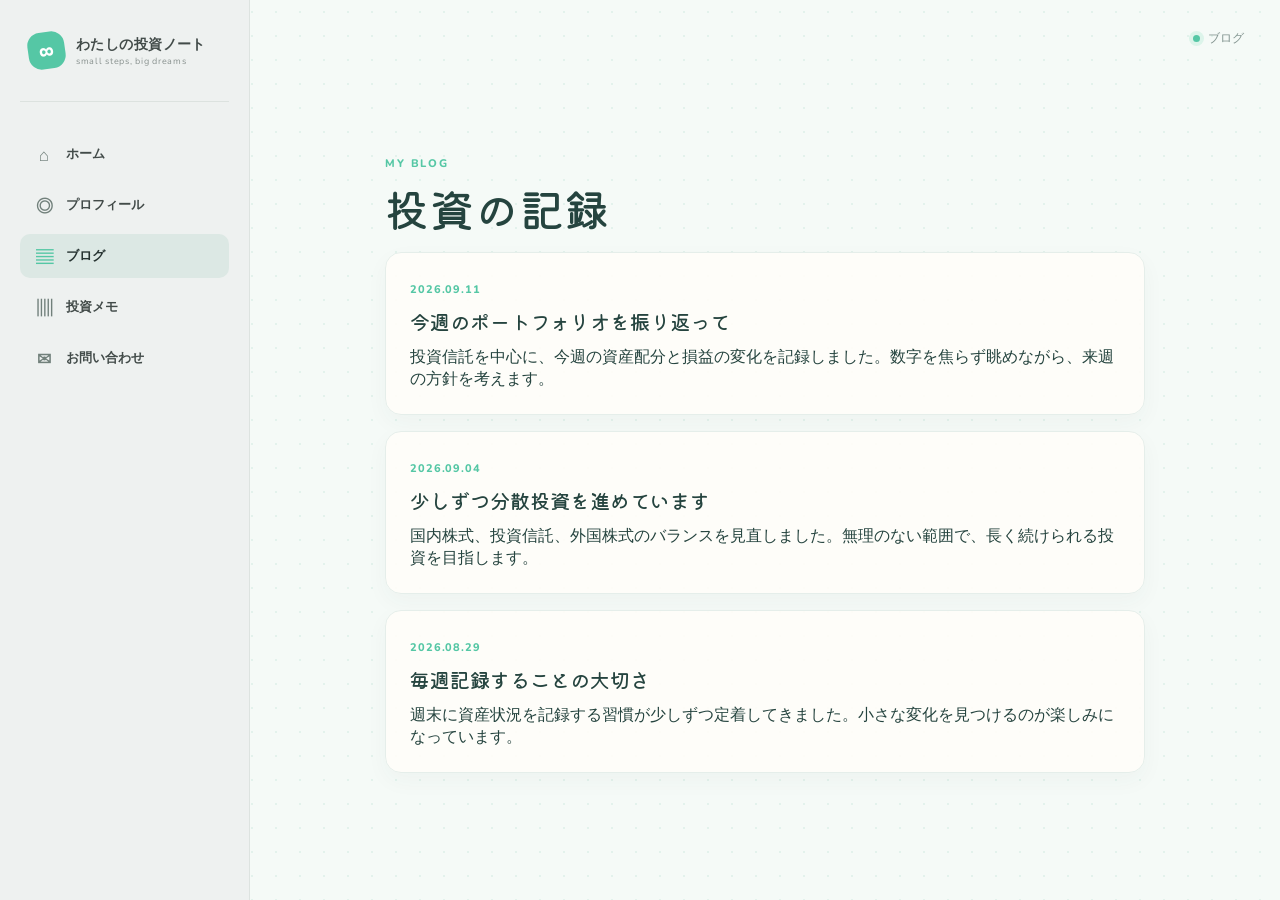
==== blog.html @ bc31d74b "ポートフォリオページとダッシュボードを更新" ====
<!DOCTYPE html>
<html lang="ja">
<head>
    <meta charset="UTF-8">
    <meta name="viewport" content="width=device-width, initial-scale=1.0">
    <meta name="description" content="投資状況や資産運用について定期的に更新するブログです。">
    <title>ブログ | わたしの投資ノート</title>
    <link rel="stylesheet" href="style.css">
</head>
<body>
    <aside class="sidebar" aria-label="サイドナビゲーション">
        <a class="sidebar-brand" href="index.html#top" aria-label="わたしの投資ノート ホーム">
            <span class="brand-mark">∞</span>
            <span><strong>わたしの投資ノート</strong><small>small steps, big dreams</small></span>
        </a>
        <nav class="sidebar-nav" aria-label="メインメニュー">
            <a href="index.html#top"><span class="nav-icon">⌂</span>ホーム</a>
            <a href="profile.html"><span class="nav-icon">◎</span>プロフィール</a>
            <a class="active" href="blog.html"><span class="nav-icon">▤</span>ブログ</a>
            <a href="holdings.html"><span class="nav-icon">▥</span>投資メモ</a>
            <a href="contact.html"><span class="nav-icon">✉</span>お問い合わせ</a>
        </nav>
    </aside>
    <main class="page-shell">
        <header class="site-header">
            <span class="updated"><span class="status-dot"></span>ブログ</span>
        </header>
        <section class="content-page" aria-labelledby="blog-title">
            <p class="eyebrow">MY BLOG</p>
            <h1 id="blog-title">投資の記録</h1>
            <div class="blog-list" id="blogList"></div>
        </section>
    </main>
    <script src="blog-data.js"></script>
</body>
</html>
---- style.css ----
@import url('https://fonts.googleapis.com/css2?family=Kiwi+Maru:wght@400;500&family=Nunito:wght@400;600;700;800&display=swap');
:root { --ink: #25443f; --muted: #82938f; --mint: #55c7a5; --coral: #ff8b73; --yellow: #ffd166; --paper: #fffdf9; --line: #e5eeea; }
* { box-sizing: border-box; }
body { margin: 0; color: var(--ink); background: #f5faf7; font-family: 'Nunito', 'Yu Gothic', sans-serif; }
body::before { position: fixed; inset: 0; z-index: -1; opacity: .45; background-image: radial-gradient(#cfe9df 1px, transparent 1px); background-size: 24px 24px; content: ''; }
.sidebar { position: fixed; top: 0; bottom: 0; left: 0; z-index: 10; display: flex; width: 250px; flex-direction: column; padding: 32px 20px; border-right: 1px solid #dde3e0; background: #eef1f0; }.sidebar-brand, .sidebar-nav a { color: #424b49; text-decoration: none; }.sidebar-brand { display: flex; align-items: center; gap: 11px; padding: 0 8px 32px; border-bottom: 1px solid #dce2df; }.brand-mark { display: grid; width: 37px; height: 37px; place-items: center; border-radius: 13px; color: white; background: var(--mint); font-size: 25px; font-weight: 800; transform: rotate(-8deg); }.sidebar-brand strong, .sidebar-brand small { display: block; }.sidebar-brand strong { font-size: 14px; letter-spacing: .03em; }.sidebar-brand small { margin-top: 1px; color: #89928f; font-size: 9px; letter-spacing: .08em; }.sidebar-nav { display: grid; gap: 7px; padding-top: 30px; }.sidebar-nav a { display: flex; align-items: center; gap: 12px; padding: 12px 14px; border-radius: 10px; font-size: 13px; font-weight: 700; transition: color .2s ease, background .2s ease; }.sidebar-nav a:hover, .sidebar-nav a:focus-visible, .sidebar-nav a.active { color: #263331; background: #dce8e4; outline: none; }.nav-icon { display: grid; width: 20px; height: 20px; place-items: center; color: #71807b; font-size: 17px; }.sidebar-nav a.active .nav-icon { color: var(--mint); }.page-shell { max-width: 1120px; margin: 0 auto 0 250px; padding: 30px 36px 50px; }.site-header, .updated, .card-label, .section-heading { display: flex; align-items: center; }.site-header { justify-content: flex-end; margin-bottom: 64px; }.updated { gap: 8px; color: var(--muted); font-size: 12px; white-space: nowrap; }.status-dot { width: 7px; height: 7px; border-radius: 50%; background: var(--mint); box-shadow: 0 0 0 4px #dcf4ea; }
.intro { display: flex; align-items: center; justify-content: space-between; max-width: 880px; margin: 0 auto 48px; }.eyebrow { margin: 0 0 12px; color: var(--mint); font-size: 11px; font-weight: 800; letter-spacing: .17em; }h1, h2, p { margin-top: 0; }h1 { margin-bottom: 18px; font-family: 'Kiwi Maru', serif; font-size: clamp(32px, 5vw, 54px); font-weight: 500; line-height: 1.35; letter-spacing: .02em; }h1 em { color: var(--coral); font-style: normal; }.intro-copy { margin-bottom: 0; color: var(--muted); font-size: 14px; line-height: 1.9; }
.sun-sticker { position: relative; display: grid; width: 124px; height: 124px; place-items: center; margin-right: 8%; border: 2px solid #f5c650; border-radius: 50%; color: #d49c1d; background: #fff4c9; font-family: 'Kiwi Maru', serif; font-size: 18px; line-height: 1.35; text-align: center; transform: rotate(9deg); }.sun-sticker::before { position: absolute; inset: -8px; border: 1px dashed #f5c650; border-radius: inherit; content: ''; }.sun-sticker i { position: absolute; top: 7px; right: 12px; color: #f1b936; font-size: 15px; }
.summary-grid { display: grid; grid-template-columns: 1.25fr 1fr 1fr; gap: 14px; margin-bottom: 56px; }.summary-card { min-height: 152px; padding: 25px 26px; border: 1px solid var(--line); border-radius: 18px; background: rgba(255, 253, 249, .88); box-shadow: 0 10px 28px rgba(40, 87, 72, .05); }.summary-card.featured { border-color: transparent; background: var(--mint); color: white; box-shadow: 0 12px 26px rgba(70, 175, 140, .22); }.card-label { gap: 8px; color: var(--muted); font-size: 12px; font-weight: 700; }.featured .card-label { color: #e9fff7; }.label-icon { display: grid; width: 22px; height: 22px; place-items: center; border-radius: 7px; color: #39a784; background: #e1f6ee; font-size: 14px; }.label-icon.coral { color: var(--coral); background: #ffebe5; }.label-icon.yellow { color: #cf9b1d; background: #fff4cf; }.big-number { margin: 11px 0 7px; font-size: clamp(24px, 3vw, 31px); font-weight: 800; letter-spacing: .01em; }.card-note { margin: 0; font-size: 11px; }.positive { color: #eafff6; }.positive span { font-size: 16px; }.quiet { color: var(--muted); }.coral-text { color: var(--coral); }
.chart-section, .breakdown-section { margin-bottom: 54px; }.section-heading { justify-content: space-between; margin-bottom: 18px; }.section-heading h2 { margin: 0; font-family: 'Kiwi Maru', serif; font-size: 24px; font-weight: 500; }.hint, .selected-date { color: var(--muted); font-size: 11px; }.selected-date { padding: 8px 13px; border-radius: 99px; background: #e6f5ee; color: #3ea282; font-weight: 700; }.chart-frame, .breakdown-layout { border: 1px solid var(--line); border-radius: 20px; background: rgba(255, 253, 249, .9); box-shadow: 0 10px 28px rgba(40, 87, 72, .04); }.chart-frame { height: 380px; padding: 24px 25px 15px; }.breakdown-layout { display: grid; grid-template-columns: 1fr 1fr; align-items: center; min-height: 350px; padding: 25px; }.pie-frame { height: 290px; }.legend-note { max-width: 310px; padding: 25px; border-left: 1px dashed #d4e5de; }.note-title { margin-bottom: 10px; color: var(--coral); font-family: 'Kiwi Maru', serif; font-size: 17px; }.legend-note p:not(.note-title):not(.note-caption) { color: var(--muted); font-size: 13px; line-height: 1.9; }.mini-rule { width: 34px; height: 3px; margin: 24px 0 14px; border-radius: 9px; background: var(--yellow); }.note-caption { margin: 0; color: #a2b0ab; font-size: 10px; }footer { padding-top: 5px; color: #91a49e; font-family: 'Kiwi Maru', serif; font-size: 12px; text-align: center; }footer span { color: #f3bd3d; }
.year-tabs { display: flex; flex-wrap: wrap; gap: 6px; margin: 0 0 14px; }.year-tab { padding: 7px 14px; border: 1px solid var(--line); border-radius: 9px; color: var(--muted); background: rgba(255, 253, 249, .8); cursor: pointer; font: inherit; font-size: 12px; font-weight: 700; }.year-tab:hover, .year-tab.active { border-color: var(--mint); color: var(--ink); background: #e6f5ee; }
.content-page { max-width: 760px; margin: 0 auto; padding-top: 45px; }.content-page h1 { margin-bottom: 14px; font-size: clamp(30px, 5vw, 44px); }.content-page > .eyebrow { margin-bottom: 8px; }.content-panel { padding: 30px; border: 1px solid var(--line); border-radius: 20px; background: rgba(255, 253, 249, .9); box-shadow: 0 10px 28px rgba(40, 87, 72, .04); }.content-panel p { color: var(--muted); font-size: 14px; line-height: 1.9; }.content-panel h2 { margin: 0 0 12px; font-family: 'Kiwi Maru', serif; font-size: 22px; font-weight: 500; }.contact-form { display: grid; gap: 18px; }.contact-form label { display: grid; gap: 7px; color: var(--ink); font-size: 13px; font-weight: 700; }.contact-form input, .contact-form textarea { width: 100%; padding: 11px 13px; border: 1px solid #d9e5e0; border-radius: 9px; color: var(--ink); background: #fff; font: inherit; }.contact-form textarea { min-height: 150px; resize: vertical; }.contact-form button { width: fit-content; padding: 11px 22px; border: 0; border-radius: 9px; color: #fff; background: var(--mint); cursor: pointer; font: inherit; font-weight: 700; }.contact-form button:hover { background: #3eaf8d; }
.blog-list { display: grid; gap: 16px; }.blog-post { padding: 24px; border: 1px solid var(--line); border-radius: 16px; background: rgba(255, 253, 249, .9); box-shadow: 0 8px 22px rgba(40, 87, 72, .04); }.blog-post time { color: var(--mint); font-size: 11px; font-weight: 800; letter-spacing: .08em; }.blog-post h2 { margin: 8px 0 10px; font-family: 'Kiwi Maru', serif; font-size: 20px; font-weight: 500; }.blog-post p { margin: 0; }.blog-post .read-more { display: inline-block; margin-top: 15px; color: var(--coral); font-size: 12px; font-weight: 700; text-decoration: none; }
.record-grid { display: grid; gap: 24px; }.record-section { overflow: hidden; padding: 24px; border: 1px solid var(--line); border-radius: 16px; background: rgba(255, 253, 249, .9); box-shadow: 0 8px 22px rgba(40, 87, 72, .04); }.record-section h2 { margin: 0 0 6px; font-family: 'Kiwi Maru', serif; font-size: 20px; font-weight: 500; }.record-description { margin: 0 0 18px; color: var(--muted); font-size: 12px; }.record-table-wrap { overflow-x: auto; }.record-table { width: 100%; min-width: 620px; border-collapse: collapse; color: var(--ink); font-size: 12px; }.record-table th { padding: 10px 12px; color: var(--muted); background: #f1f6f3; font-size: 11px; font-weight: 700; text-align: left; white-space: nowrap; }.record-table td { padding: 12px; border-bottom: 1px solid var(--line); white-space: nowrap; }.record-table tbody tr:last-child td { border-bottom: 0; }.record-table tfoot th, .record-table tfoot td { padding: 13px 12px; border-top: 2px solid #dce8e3; background: #f5faf7; font-weight: 800; white-space: nowrap; }.record-table .positive-value { color: #35a982; font-weight: 700; }.record-table .negative-value { color: var(--coral); font-weight: 700; }.record-note { margin: 16px 0 0; color: #9aa9a4; font-size: 11px; }
@media (max-width: 860px) { .sidebar { display: none; }.page-shell { margin-left: 0; } }
@media (max-width: 680px) { .page-shell { padding: 22px 16px 40px; }.site-header { margin-bottom: 45px; }.updated { font-size: 10px; }.intro { align-items: flex-start; margin-bottom: 38px; }.sun-sticker { width: 78px; height: 78px; margin: 18px 0 0 10px; flex: 0 0 auto; font-size: 13px; }.sun-sticker::before { inset: -5px; }.sun-sticker i { top: 1px; right: 7px; font-size: 11px; }h1 { font-size: 32px; }.intro-copy { font-size: 12px; }.summary-grid { grid-template-columns: 1fr; gap: 10px; margin-bottom: 42px; }.summary-card { min-height: auto; padding: 19px 21px; }.big-number { margin: 8px 0 4px; font-size: 25px; }.chart-section, .breakdown-section { margin-bottom: 42px; }.section-heading { align-items: flex-end; }.section-heading h2 { font-size: 20px; }.hint { max-width: 125px; text-align: right; line-height: 1.5; }.chart-frame { height: 290px; padding: 16px 10px 10px; border-radius: 16px; }.breakdown-layout { grid-template-columns: 1fr; min-height: 0; padding: 15px; }.pie-frame { height: 275px; }.legend-note { max-width: none; padding: 10px 10px 5px; border-top: 1px dashed #d4e5de; border-left: 0; }.note-title { margin-top: 20px; } }
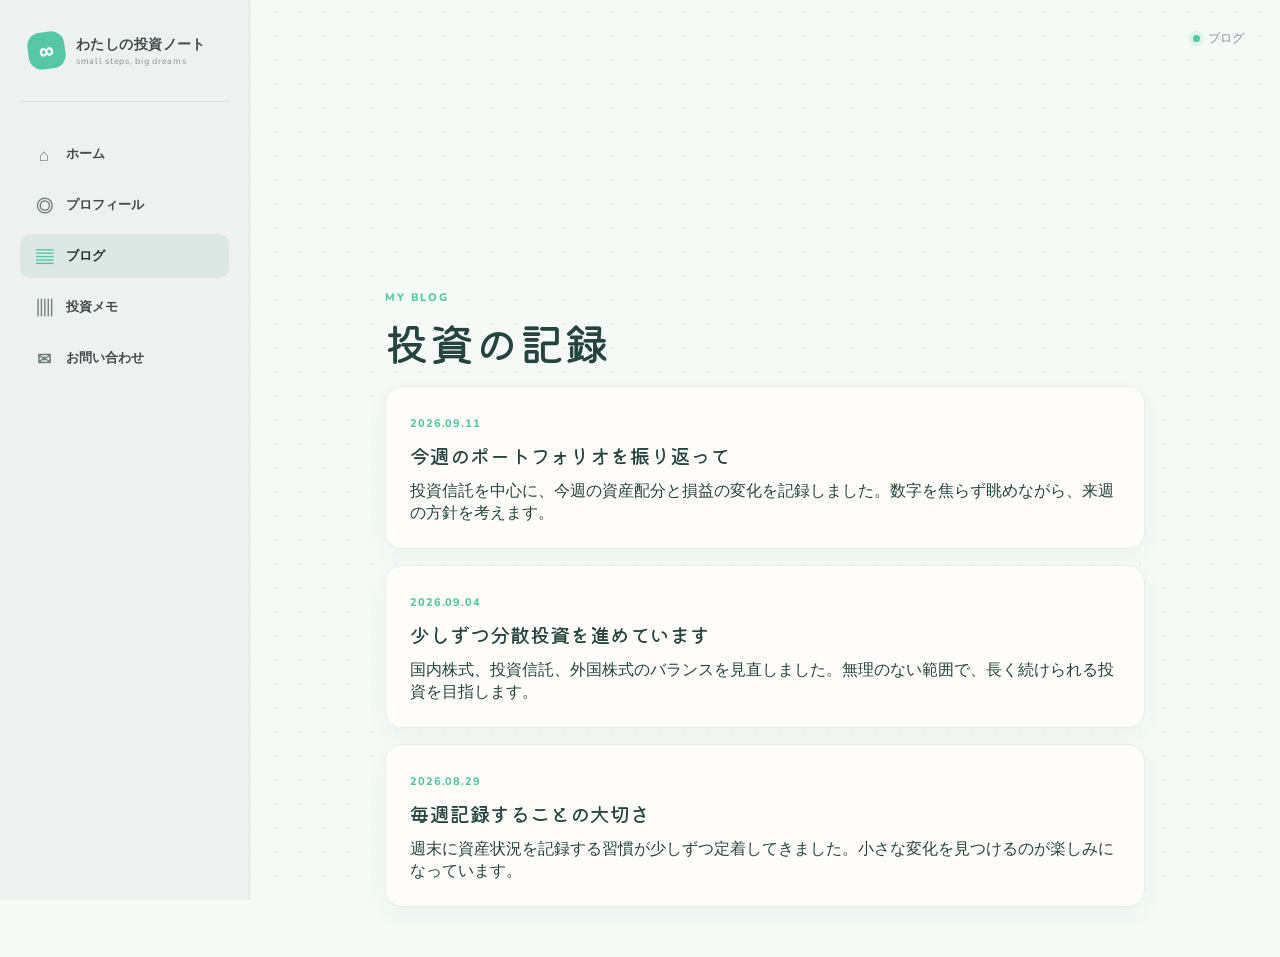
==== commit 037154db: "Add banner ads to site pages" ====
--- a/blog.html
+++ b/blog.html
@@ -8,7 +8,9 @@
     <link rel="stylesheet" href="style.css">
 </head>
 <body>
-    <aside class="sidebar" aria-label="サイドナビゲーション">
+    <button class="menu-toggle" type="button" aria-label="メニューを開く" aria-controls="sidebar" aria-expanded="false"><span></span><span></span><span></span></button>
+    <div class="sidebar-overlay" data-menu-close></div>
+    <aside class="sidebar" id="sidebar" aria-label="サイドナビゲーション">
         <a class="sidebar-brand" href="index.html#top" aria-label="わたしの投資ノート ホーム">
             <span class="brand-mark">∞</span>
             <span><strong>わたしの投資ノート</strong><small>small steps, big dreams</small></span>
@@ -25,12 +27,18 @@
         <header class="site-header">
             <span class="updated"><span class="status-dot"></span>ブログ</span>
         </header>
+        <section class="ad-banner" aria-label="広告">
+            <!-- admax -->
+            <script src="https://adm.shinobi.jp/s/3f08dc7a9b259b4a2bb41ed3002d7f94"></script>
+            <!-- admax -->
+        </section>
         <section class="content-page" aria-labelledby="blog-title">
             <p class="eyebrow">MY BLOG</p>
             <h1 id="blog-title">投資の記録</h1>
             <div class="blog-list" id="blogList"></div>
         </section>
     </main>
+    <script src="mobile-nav.js"></script>
     <script src="blog-data.js"></script>
 </body>
 </html>
--- a/style.css
+++ b/style.css
@@ -5,6 +5,7 @@
 body::before { position: fixed; inset: 0; z-index: -1; opacity: .45; background-image: radial-gradient(#cfe9df 1px, transparent 1px); background-size: 24px 24px; content: ''; }
 .sidebar { position: fixed; top: 0; bottom: 0; left: 0; z-index: 10; display: flex; width: 250px; flex-direction: column; padding: 32px 20px; border-right: 1px solid #dde3e0; background: #eef1f0; }.sidebar-brand, .sidebar-nav a { color: #424b49; text-decoration: none; }.sidebar-brand { display: flex; align-items: center; gap: 11px; padding: 0 8px 32px; border-bottom: 1px solid #dce2df; }.brand-mark { display: grid; width: 37px; height: 37px; place-items: center; border-radius: 13px; color: white; background: var(--mint); font-size: 25px; font-weight: 800; transform: rotate(-8deg); }.sidebar-brand strong, .sidebar-brand small { display: block; }.sidebar-brand strong { font-size: 14px; letter-spacing: .03em; }.sidebar-brand small { margin-top: 1px; color: #89928f; font-size: 9px; letter-spacing: .08em; }.sidebar-nav { display: grid; gap: 7px; padding-top: 30px; }.sidebar-nav a { display: flex; align-items: center; gap: 12px; padding: 12px 14px; border-radius: 10px; font-size: 13px; font-weight: 700; transition: color .2s ease, background .2s ease; }.sidebar-nav a:hover, .sidebar-nav a:focus-visible, .sidebar-nav a.active { color: #263331; background: #dce8e4; outline: none; }.nav-icon { display: grid; width: 20px; height: 20px; place-items: center; color: #71807b; font-size: 17px; }.sidebar-nav a.active .nav-icon { color: var(--mint); }.page-shell { max-width: 1120px; margin: 0 auto 0 250px; padding: 30px 36px 50px; }.site-header, .updated, .card-label, .section-heading { display: flex; align-items: center; }.site-header { justify-content: flex-end; margin-bottom: 64px; }.updated { gap: 8px; color: var(--muted); font-size: 12px; white-space: nowrap; }.status-dot { width: 7px; height: 7px; border-radius: 50%; background: var(--mint); box-shadow: 0 0 0 4px #dcf4ea; }
 .intro { display: flex; align-items: center; justify-content: space-between; max-width: 880px; margin: 0 auto 48px; }.eyebrow { margin: 0 0 12px; color: var(--mint); font-size: 11px; font-weight: 800; letter-spacing: .17em; }h1, h2, p { margin-top: 0; }h1 { margin-bottom: 18px; font-family: 'Kiwi Maru', serif; font-size: clamp(32px, 5vw, 54px); font-weight: 500; line-height: 1.35; letter-spacing: .02em; }h1 em { color: var(--coral); font-style: normal; }.intro-copy { margin-bottom: 0; color: var(--muted); font-size: 14px; line-height: 1.9; }
+.ad-banner { display: flex; width: min(720px, 100%); min-height: 90px; margin: 0 auto 44px; align-items: center; justify-content: center; overflow: hidden; }
 .sun-sticker { position: relative; display: grid; width: 124px; height: 124px; place-items: center; margin-right: 8%; border: 2px solid #f5c650; border-radius: 50%; color: #d49c1d; background: #fff4c9; font-family: 'Kiwi Maru', serif; font-size: 18px; line-height: 1.35; text-align: center; transform: rotate(9deg); }.sun-sticker::before { position: absolute; inset: -8px; border: 1px dashed #f5c650; border-radius: inherit; content: ''; }.sun-sticker i { position: absolute; top: 7px; right: 12px; color: #f1b936; font-size: 15px; }
 .summary-grid { display: grid; grid-template-columns: 1.25fr 1fr 1fr; gap: 14px; margin-bottom: 56px; }.summary-card { min-height: 152px; padding: 25px 26px; border: 1px solid var(--line); border-radius: 18px; background: rgba(255, 253, 249, .88); box-shadow: 0 10px 28px rgba(40, 87, 72, .05); }.summary-card.featured { border-color: transparent; background: var(--mint); color: white; box-shadow: 0 12px 26px rgba(70, 175, 140, .22); }.card-label { gap: 8px; color: var(--muted); font-size: 12px; font-weight: 700; }.featured .card-label { color: #e9fff7; }.label-icon { display: grid; width: 22px; height: 22px; place-items: center; border-radius: 7px; color: #39a784; background: #e1f6ee; font-size: 14px; }.label-icon.coral { color: var(--coral); background: #ffebe5; }.label-icon.yellow { color: #cf9b1d; background: #fff4cf; }.big-number { margin: 11px 0 7px; font-size: clamp(24px, 3vw, 31px); font-weight: 800; letter-spacing: .01em; }.card-note { margin: 0; font-size: 11px; }.positive { color: #eafff6; }.positive span { font-size: 16px; }.quiet { color: var(--muted); }.coral-text { color: var(--coral); }
 .chart-section, .breakdown-section { margin-bottom: 54px; }.section-heading { justify-content: space-between; margin-bottom: 18px; }.section-heading h2 { margin: 0; font-family: 'Kiwi Maru', serif; font-size: 24px; font-weight: 500; }.hint, .selected-date { color: var(--muted); font-size: 11px; }.selected-date { padding: 8px 13px; border-radius: 99px; background: #e6f5ee; color: #3ea282; font-weight: 700; }.chart-frame, .breakdown-layout { border: 1px solid var(--line); border-radius: 20px; background: rgba(255, 253, 249, .9); box-shadow: 0 10px 28px rgba(40, 87, 72, .04); }.chart-frame { height: 380px; padding: 24px 25px 15px; }.breakdown-layout { display: grid; grid-template-columns: 1fr 1fr; align-items: center; min-height: 350px; padding: 25px; }.pie-frame { height: 290px; }.legend-note { max-width: 310px; padding: 25px; border-left: 1px dashed #d4e5de; }.note-title { margin-bottom: 10px; color: var(--coral); font-family: 'Kiwi Maru', serif; font-size: 17px; }.legend-note p:not(.note-title):not(.note-caption) { color: var(--muted); font-size: 13px; line-height: 1.9; }.mini-rule { width: 34px; height: 3px; margin: 24px 0 14px; border-radius: 9px; background: var(--yellow); }.note-caption { margin: 0; color: #a2b0ab; font-size: 10px; }footer { padding-top: 5px; color: #91a49e; font-family: 'Kiwi Maru', serif; font-size: 12px; text-align: center; }footer span { color: #f3bd3d; }
@@ -12,5 +13,6 @@
 .content-page { max-width: 760px; margin: 0 auto; padding-top: 45px; }.content-page h1 { margin-bottom: 14px; font-size: clamp(30px, 5vw, 44px); }.content-page > .eyebrow { margin-bottom: 8px; }.content-panel { padding: 30px; border: 1px solid var(--line); border-radius: 20px; background: rgba(255, 253, 249, .9); box-shadow: 0 10px 28px rgba(40, 87, 72, .04); }.content-panel p { color: var(--muted); font-size: 14px; line-height: 1.9; }.content-panel h2 { margin: 0 0 12px; font-family: 'Kiwi Maru', serif; font-size: 22px; font-weight: 500; }.contact-form { display: grid; gap: 18px; }.contact-form label { display: grid; gap: 7px; color: var(--ink); font-size: 13px; font-weight: 700; }.contact-form input, .contact-form textarea { width: 100%; padding: 11px 13px; border: 1px solid #d9e5e0; border-radius: 9px; color: var(--ink); background: #fff; font: inherit; }.contact-form textarea { min-height: 150px; resize: vertical; }.contact-form button { width: fit-content; padding: 11px 22px; border: 0; border-radius: 9px; color: #fff; background: var(--mint); cursor: pointer; font: inherit; font-weight: 700; }.contact-form button:hover { background: #3eaf8d; }
 .blog-list { display: grid; gap: 16px; }.blog-post { padding: 24px; border: 1px solid var(--line); border-radius: 16px; background: rgba(255, 253, 249, .9); box-shadow: 0 8px 22px rgba(40, 87, 72, .04); }.blog-post time { color: var(--mint); font-size: 11px; font-weight: 800; letter-spacing: .08em; }.blog-post h2 { margin: 8px 0 10px; font-family: 'Kiwi Maru', serif; font-size: 20px; font-weight: 500; }.blog-post p { margin: 0; }.blog-post .read-more { display: inline-block; margin-top: 15px; color: var(--coral); font-size: 12px; font-weight: 700; text-decoration: none; }
 .record-grid { display: grid; gap: 24px; }.record-section { overflow: hidden; padding: 24px; border: 1px solid var(--line); border-radius: 16px; background: rgba(255, 253, 249, .9); box-shadow: 0 8px 22px rgba(40, 87, 72, .04); }.record-section h2 { margin: 0 0 6px; font-family: 'Kiwi Maru', serif; font-size: 20px; font-weight: 500; }.record-description { margin: 0 0 18px; color: var(--muted); font-size: 12px; }.record-table-wrap { overflow-x: auto; }.record-table { width: 100%; min-width: 620px; border-collapse: collapse; color: var(--ink); font-size: 12px; }.record-table th { padding: 10px 12px; color: var(--muted); background: #f1f6f3; font-size: 11px; font-weight: 700; text-align: left; white-space: nowrap; }.record-table td { padding: 12px; border-bottom: 1px solid var(--line); white-space: nowrap; }.record-table tbody tr:last-child td { border-bottom: 0; }.record-table tfoot th, .record-table tfoot td { padding: 13px 12px; border-top: 2px solid #dce8e3; background: #f5faf7; font-weight: 800; white-space: nowrap; }.record-table .positive-value { color: #35a982; font-weight: 700; }.record-table .negative-value { color: var(--coral); font-weight: 700; }.record-note { margin: 16px 0 0; color: #9aa9a4; font-size: 11px; }
-@media (max-width: 860px) { .sidebar { display: none; }.page-shell { margin-left: 0; } }
-@media (max-width: 680px) { .page-shell { padding: 22px 16px 40px; }.site-header { margin-bottom: 45px; }.updated { font-size: 10px; }.intro { align-items: flex-start; margin-bottom: 38px; }.sun-sticker { width: 78px; height: 78px; margin: 18px 0 0 10px; flex: 0 0 auto; font-size: 13px; }.sun-sticker::before { inset: -5px; }.sun-sticker i { top: 1px; right: 7px; font-size: 11px; }h1 { font-size: 32px; }.intro-copy { font-size: 12px; }.summary-grid { grid-template-columns: 1fr; gap: 10px; margin-bottom: 42px; }.summary-card { min-height: auto; padding: 19px 21px; }.big-number { margin: 8px 0 4px; font-size: 25px; }.chart-section, .breakdown-section { margin-bottom: 42px; }.section-heading { align-items: flex-end; }.section-heading h2 { font-size: 20px; }.hint { max-width: 125px; text-align: right; line-height: 1.5; }.chart-frame { height: 290px; padding: 16px 10px 10px; border-radius: 16px; }.breakdown-layout { grid-template-columns: 1fr; min-height: 0; padding: 15px; }.pie-frame { height: 275px; }.legend-note { max-width: none; padding: 10px 10px 5px; border-top: 1px dashed #d4e5de; border-left: 0; }.note-title { margin-top: 20px; } }
+.menu-toggle, .sidebar-overlay { display: none; }
+@media (max-width: 860px) { .menu-toggle { position: fixed; top: 16px; right: 16px; z-index: 30; display: grid; width: 44px; height: 44px; place-content: center; gap: 4px; padding: 0; border: 1px solid #d8e3df; border-radius: 10px; color: var(--ink); background: rgba(255, 253, 249, .95); box-shadow: 0 6px 18px rgba(40, 87, 72, .1); cursor: pointer; }.menu-toggle span { display: block; width: 19px; height: 2px; border-radius: 2px; background: var(--ink); transition: transform .2s ease, opacity .2s ease; }.menu-toggle[aria-expanded="true"] span:nth-child(1) { transform: translateY(6px) rotate(45deg); }.menu-toggle[aria-expanded="true"] span:nth-child(2) { opacity: 0; }.menu-toggle[aria-expanded="true"] span:nth-child(3) { transform: translateY(-6px) rotate(-45deg); }.sidebar { display: flex; width: min(250px, 82vw); transform: translateX(-100%); transition: transform .25s ease; box-shadow: 8px 0 25px rgba(40, 87, 72, .12); }.sidebar.is-open { transform: translateX(0); }.sidebar-overlay { position: fixed; inset: 0; z-index: 9; display: block; visibility: hidden; background: rgba(37, 68, 63, .28); opacity: 0; transition: opacity .25s ease, visibility .25s ease; }.sidebar-overlay.is-visible { visibility: visible; opacity: 1; }.page-shell { margin-left: 0; padding-top: 78px; } body.menu-is-open { overflow: hidden; } }
+@media (max-width: 680px) { .page-shell { padding: 22px 16px 40px; }.site-header { margin-bottom: 45px; }.updated { font-size: 10px; }.intro { align-items: flex-start; margin-bottom: 38px; }.ad-banner { min-height: 90px; margin-bottom: 36px; }.sun-sticker { width: 78px; height: 78px; margin: 18px 0 0 10px; flex: 0 0 auto; font-size: 13px; }.sun-sticker::before { inset: -5px; }.sun-sticker i { top: 1px; right: 7px; font-size: 11px; }h1 { font-size: 32px; }.intro-copy { font-size: 12px; }.summary-grid { grid-template-columns: 1fr; gap: 10px; margin-bottom: 42px; }.summary-card { min-height: auto; padding: 19px 21px; }.big-number { margin: 8px 0 4px; font-size: 25px; }.chart-section, .breakdown-section { margin-bottom: 42px; }.section-heading { align-items: flex-end; }.section-heading h2 { font-size: 20px; }.hint { max-width: 125px; text-align: right; line-height: 1.5; }.chart-frame { height: 290px; padding: 16px 10px 10px; border-radius: 16px; }.breakdown-layout { grid-template-columns: 1fr; min-height: 0; padding: 15px; }.pie-frame { height: 275px; }.legend-note { max-width: none; padding: 10px 10px 5px; border-top: 1px dashed #d4e5de; border-left: 0; }.note-title { margin-top: 20px; } }
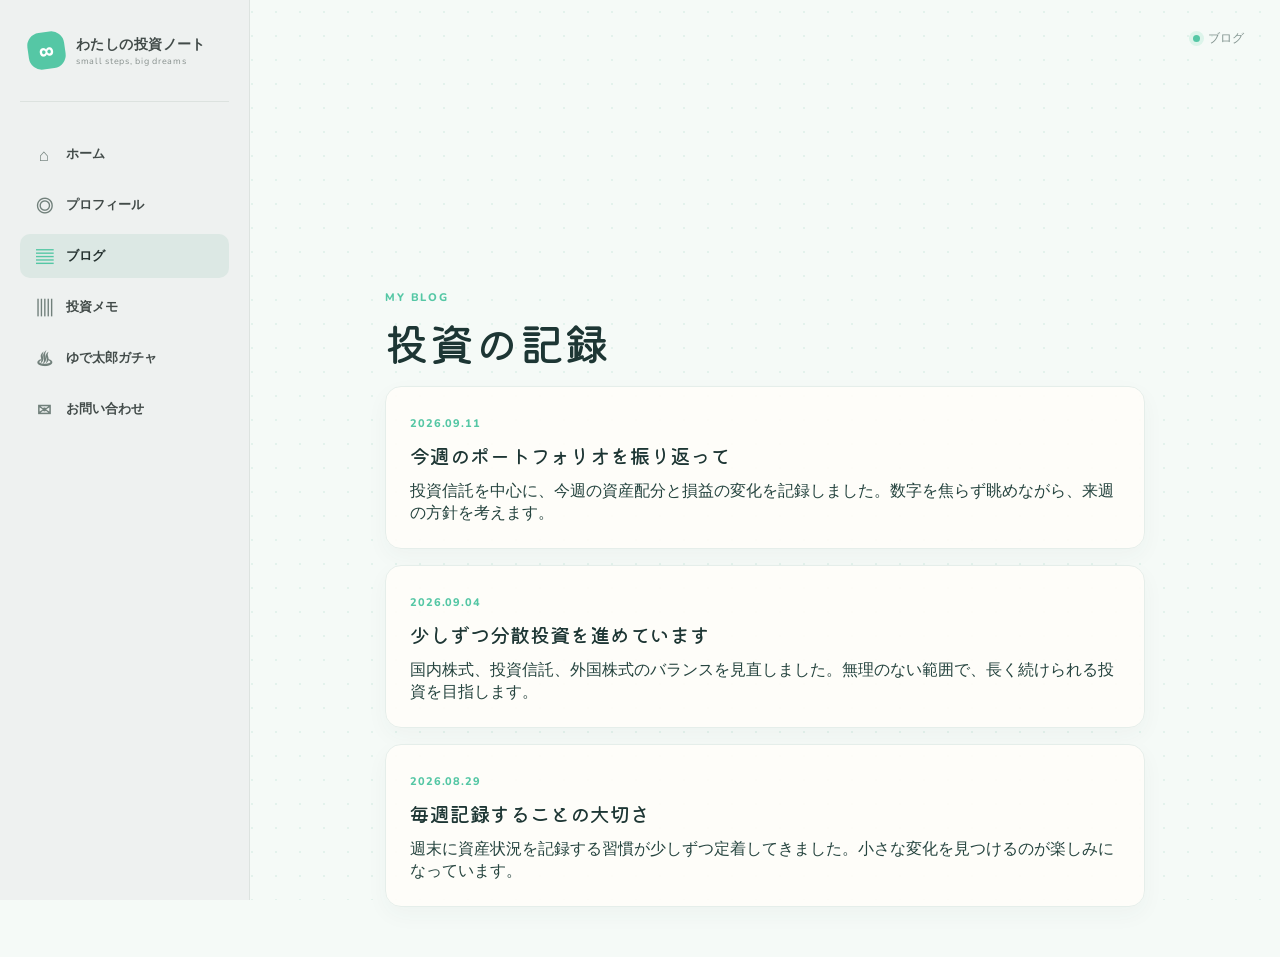
==== commit 70783e09: "Add Yudetaro budget gacha" ====
--- a/blog.html
+++ b/blog.html
@@ -20,6 +20,7 @@
             <a href="profile.html"><span class="nav-icon">◎</span>プロフィール</a>
             <a class="active" href="blog.html"><span class="nav-icon">▤</span>ブログ</a>
             <a href="holdings.html"><span class="nav-icon">▥</span>投資メモ</a>
+            <a href="yudetaro.html"><span class="nav-icon">♨</span>ゆで太郎ガチャ</a>
             <a href="contact.html"><span class="nav-icon">✉</span>お問い合わせ</a>
         </nav>
     </aside>
--- a/style.css
+++ b/style.css
@@ -4,15 +4,17 @@
 body { margin: 0; color: var(--ink); background: #f5faf7; font-family: 'Nunito', 'Yu Gothic', sans-serif; }
 body::before { position: fixed; inset: 0; z-index: -1; opacity: .45; background-image: radial-gradient(#cfe9df 1px, transparent 1px); background-size: 24px 24px; content: ''; }
 .sidebar { position: fixed; top: 0; bottom: 0; left: 0; z-index: 10; display: flex; width: 250px; flex-direction: column; padding: 32px 20px; border-right: 1px solid #dde3e0; background: #eef1f0; }.sidebar-brand, .sidebar-nav a { color: #424b49; text-decoration: none; }.sidebar-brand { display: flex; align-items: center; gap: 11px; padding: 0 8px 32px; border-bottom: 1px solid #dce2df; }.brand-mark { display: grid; width: 37px; height: 37px; place-items: center; border-radius: 13px; color: white; background: var(--mint); font-size: 25px; font-weight: 800; transform: rotate(-8deg); }.sidebar-brand strong, .sidebar-brand small { display: block; }.sidebar-brand strong { font-size: 14px; letter-spacing: .03em; }.sidebar-brand small { margin-top: 1px; color: #89928f; font-size: 9px; letter-spacing: .08em; }.sidebar-nav { display: grid; gap: 7px; padding-top: 30px; }.sidebar-nav a { display: flex; align-items: center; gap: 12px; padding: 12px 14px; border-radius: 10px; font-size: 13px; font-weight: 700; transition: color .2s ease, background .2s ease; }.sidebar-nav a:hover, .sidebar-nav a:focus-visible, .sidebar-nav a.active { color: #263331; background: #dce8e4; outline: none; }.nav-icon { display: grid; width: 20px; height: 20px; place-items: center; color: #71807b; font-size: 17px; }.sidebar-nav a.active .nav-icon { color: var(--mint); }.page-shell { max-width: 1120px; margin: 0 auto 0 250px; padding: 30px 36px 50px; }.site-header, .updated, .card-label, .section-heading { display: flex; align-items: center; }.site-header { justify-content: flex-end; margin-bottom: 64px; }.updated { gap: 8px; color: var(--muted); font-size: 12px; white-space: nowrap; }.status-dot { width: 7px; height: 7px; border-radius: 50%; background: var(--mint); box-shadow: 0 0 0 4px #dcf4ea; }
-.intro { display: flex; align-items: center; justify-content: space-between; max-width: 880px; margin: 0 auto 48px; }.eyebrow { margin: 0 0 12px; color: var(--mint); font-size: 11px; font-weight: 800; letter-spacing: .17em; }h1, h2, p { margin-top: 0; }h1 { margin-bottom: 18px; font-family: 'Kiwi Maru', serif; font-size: clamp(32px, 5vw, 54px); font-weight: 500; line-height: 1.35; letter-spacing: .02em; }h1 em { color: var(--coral); font-style: normal; }.intro-copy { margin-bottom: 0; color: var(--muted); font-size: 14px; line-height: 1.9; }
+.intro { display: flex; align-items: center; justify-content: space-between; max-width: 880px; margin: 0 auto 48px; }.eyebrow { margin: 0 0 12px; color: var(--mint); font-size: 11px; font-weight: 800; letter-spacing: .17em; }h1, h2, h3, h4, h5, h6 { color: #1d3634; }h1, h2, p { margin-top: 0; }h1 { margin-bottom: 18px; font-family: 'Kiwi Maru', serif; font-size: clamp(32px, 5vw, 54px); font-weight: 500; line-height: 1.35; letter-spacing: .02em; }h1 em { color: var(--coral); font-style: normal; }.intro-copy { margin-bottom: 0; color: var(--muted); font-size: 14px; line-height: 1.9; }
+.investment-disclaimer { max-width: 880px; margin: -20px auto 30px; padding: 16px 18px; border-left: 3px solid var(--yellow); color: #788b85; background: rgba(255, 253, 249, .7); font-size: 11px; line-height: 1.8; }.investment-disclaimer h2 { margin: 0 0 6px; color: var(--ink); font-family: 'Kiwi Maru', serif; font-size: 15px; font-weight: 500; }.investment-disclaimer p { margin: 0; }.investment-disclaimer p + p { margin-top: 8px; }
 .ad-banner { display: flex; width: min(720px, 100%); min-height: 90px; margin: 0 auto 44px; align-items: center; justify-content: center; overflow: hidden; }
 .sun-sticker { position: relative; display: grid; width: 124px; height: 124px; place-items: center; margin-right: 8%; border: 2px solid #f5c650; border-radius: 50%; color: #d49c1d; background: #fff4c9; font-family: 'Kiwi Maru', serif; font-size: 18px; line-height: 1.35; text-align: center; transform: rotate(9deg); }.sun-sticker::before { position: absolute; inset: -8px; border: 1px dashed #f5c650; border-radius: inherit; content: ''; }.sun-sticker i { position: absolute; top: 7px; right: 12px; color: #f1b936; font-size: 15px; }
 .summary-grid { display: grid; grid-template-columns: 1.25fr 1fr 1fr; gap: 14px; margin-bottom: 56px; }.summary-card { min-height: 152px; padding: 25px 26px; border: 1px solid var(--line); border-radius: 18px; background: rgba(255, 253, 249, .88); box-shadow: 0 10px 28px rgba(40, 87, 72, .05); }.summary-card.featured { border-color: transparent; background: var(--mint); color: white; box-shadow: 0 12px 26px rgba(70, 175, 140, .22); }.card-label { gap: 8px; color: var(--muted); font-size: 12px; font-weight: 700; }.featured .card-label { color: #e9fff7; }.label-icon { display: grid; width: 22px; height: 22px; place-items: center; border-radius: 7px; color: #39a784; background: #e1f6ee; font-size: 14px; }.label-icon.coral { color: var(--coral); background: #ffebe5; }.label-icon.yellow { color: #cf9b1d; background: #fff4cf; }.big-number { margin: 11px 0 7px; font-size: clamp(24px, 3vw, 31px); font-weight: 800; letter-spacing: .01em; }.card-note { margin: 0; font-size: 11px; }.positive { color: #eafff6; }.positive span { font-size: 16px; }.quiet { color: var(--muted); }.coral-text { color: var(--coral); }
 .chart-section, .breakdown-section { margin-bottom: 54px; }.section-heading { justify-content: space-between; margin-bottom: 18px; }.section-heading h2 { margin: 0; font-family: 'Kiwi Maru', serif; font-size: 24px; font-weight: 500; }.hint, .selected-date { color: var(--muted); font-size: 11px; }.selected-date { padding: 8px 13px; border-radius: 99px; background: #e6f5ee; color: #3ea282; font-weight: 700; }.chart-frame, .breakdown-layout { border: 1px solid var(--line); border-radius: 20px; background: rgba(255, 253, 249, .9); box-shadow: 0 10px 28px rgba(40, 87, 72, .04); }.chart-frame { height: 380px; padding: 24px 25px 15px; }.breakdown-layout { display: grid; grid-template-columns: 1fr 1fr; align-items: center; min-height: 350px; padding: 25px; }.pie-frame { height: 290px; }.legend-note { max-width: 310px; padding: 25px; border-left: 1px dashed #d4e5de; }.note-title { margin-bottom: 10px; color: var(--coral); font-family: 'Kiwi Maru', serif; font-size: 17px; }.legend-note p:not(.note-title):not(.note-caption) { color: var(--muted); font-size: 13px; line-height: 1.9; }.mini-rule { width: 34px; height: 3px; margin: 24px 0 14px; border-radius: 9px; background: var(--yellow); }.note-caption { margin: 0; color: #a2b0ab; font-size: 10px; }footer { padding-top: 5px; color: #91a49e; font-family: 'Kiwi Maru', serif; font-size: 12px; text-align: center; }footer span { color: #f3bd3d; }
 .year-tabs { display: flex; flex-wrap: wrap; gap: 6px; margin: 0 0 14px; }.year-tab { padding: 7px 14px; border: 1px solid var(--line); border-radius: 9px; color: var(--muted); background: rgba(255, 253, 249, .8); cursor: pointer; font: inherit; font-size: 12px; font-weight: 700; }.year-tab:hover, .year-tab.active { border-color: var(--mint); color: var(--ink); background: #e6f5ee; }
-.content-page { max-width: 760px; margin: 0 auto; padding-top: 45px; }.content-page h1 { margin-bottom: 14px; font-size: clamp(30px, 5vw, 44px); }.content-page > .eyebrow { margin-bottom: 8px; }.content-panel { padding: 30px; border: 1px solid var(--line); border-radius: 20px; background: rgba(255, 253, 249, .9); box-shadow: 0 10px 28px rgba(40, 87, 72, .04); }.content-panel p { color: var(--muted); font-size: 14px; line-height: 1.9; }.content-panel h2 { margin: 0 0 12px; font-family: 'Kiwi Maru', serif; font-size: 22px; font-weight: 500; }.contact-form { display: grid; gap: 18px; }.contact-form label { display: grid; gap: 7px; color: var(--ink); font-size: 13px; font-weight: 700; }.contact-form input, .contact-form textarea { width: 100%; padding: 11px 13px; border: 1px solid #d9e5e0; border-radius: 9px; color: var(--ink); background: #fff; font: inherit; }.contact-form textarea { min-height: 150px; resize: vertical; }.contact-form button { width: fit-content; padding: 11px 22px; border: 0; border-radius: 9px; color: #fff; background: var(--mint); cursor: pointer; font: inherit; font-weight: 700; }.contact-form button:hover { background: #3eaf8d; }
+.content-page { max-width: 760px; margin: 0 auto; padding-top: 45px; }.content-page h1 { margin-bottom: 14px; font-size: clamp(30px, 5vw, 44px); }.content-page > .eyebrow { margin-bottom: 8px; }.content-panel { padding: 30px; border: 1px solid var(--line); border-radius: 20px; background: rgba(255, 253, 249, .9); box-shadow: 0 10px 28px rgba(40, 87, 72, .04); }.content-panel p { color: var(--muted); font-size: 14px; line-height: 1.9; }.content-panel h2 { margin: 0 0 12px; font-family: 'Kiwi Maru', serif; font-size: 22px; font-weight: 500; }.contact-form { display: grid; gap: 18px; }.contact-form label { display: grid; gap: 7px; color: var(--ink); font-size: 13px; font-weight: 700; }.contact-form input, .contact-form textarea { width: 100%; padding: 11px 13px; border: 1px solid #d9e5e0; border-radius: 9px; color: var(--ink); background: #fff; font: inherit; }.contact-form textarea { min-height: 150px; resize: vertical; }.contact-form button { width: fit-content; padding: 11px 22px; border: 0; border-radius: 9px; color: #fff; background: var(--mint); cursor: pointer; font: inherit; font-weight: 700; }.contact-form button:hover { background: #3eaf8d; }.google-form-frame { margin-top: 20px; overflow: hidden; border-radius: 12px; background: #fff; }.google-form-frame iframe { display: block; width: 100%; height: 980px; border: 0; }.google-form-fallback { margin: 14px 0 0; font-size: 12px !important; text-align: center; }.google-form-fallback a { color: var(--coral); font-weight: 700; }
 .blog-list { display: grid; gap: 16px; }.blog-post { padding: 24px; border: 1px solid var(--line); border-radius: 16px; background: rgba(255, 253, 249, .9); box-shadow: 0 8px 22px rgba(40, 87, 72, .04); }.blog-post time { color: var(--mint); font-size: 11px; font-weight: 800; letter-spacing: .08em; }.blog-post h2 { margin: 8px 0 10px; font-family: 'Kiwi Maru', serif; font-size: 20px; font-weight: 500; }.blog-post p { margin: 0; }.blog-post .read-more { display: inline-block; margin-top: 15px; color: var(--coral); font-size: 12px; font-weight: 700; text-decoration: none; }
 .record-grid { display: grid; gap: 24px; }.record-section { overflow: hidden; padding: 24px; border: 1px solid var(--line); border-radius: 16px; background: rgba(255, 253, 249, .9); box-shadow: 0 8px 22px rgba(40, 87, 72, .04); }.record-section h2 { margin: 0 0 6px; font-family: 'Kiwi Maru', serif; font-size: 20px; font-weight: 500; }.record-description { margin: 0 0 18px; color: var(--muted); font-size: 12px; }.record-table-wrap { overflow-x: auto; }.record-table { width: 100%; min-width: 620px; border-collapse: collapse; color: var(--ink); font-size: 12px; }.record-table th { padding: 10px 12px; color: var(--muted); background: #f1f6f3; font-size: 11px; font-weight: 700; text-align: left; white-space: nowrap; }.record-table td { padding: 12px; border-bottom: 1px solid var(--line); white-space: nowrap; }.record-table tbody tr:last-child td { border-bottom: 0; }.record-table tfoot th, .record-table tfoot td { padding: 13px 12px; border-top: 2px solid #dce8e3; background: #f5faf7; font-weight: 800; white-space: nowrap; }.record-table .positive-value { color: #35a982; font-weight: 700; }.record-table .negative-value { color: var(--coral); font-weight: 700; }.record-note { margin: 16px 0 0; color: #9aa9a4; font-size: 11px; }
+.holdings-disclaimer { margin-top: 28px; padding: 16px 18px; border-left: 3px solid var(--yellow); color: #788b85; background: rgba(255, 253, 249, .7); font-size: 11px; line-height: 1.8; }.holdings-disclaimer p { margin: 0; }.holdings-disclaimer p + p { margin-top: 8px; }
 .menu-toggle, .sidebar-overlay { display: none; }
 @media (max-width: 860px) { .menu-toggle { position: fixed; top: 16px; right: 16px; z-index: 30; display: grid; width: 44px; height: 44px; place-content: center; gap: 4px; padding: 0; border: 1px solid #d8e3df; border-radius: 10px; color: var(--ink); background: rgba(255, 253, 249, .95); box-shadow: 0 6px 18px rgba(40, 87, 72, .1); cursor: pointer; }.menu-toggle span { display: block; width: 19px; height: 2px; border-radius: 2px; background: var(--ink); transition: transform .2s ease, opacity .2s ease; }.menu-toggle[aria-expanded="true"] span:nth-child(1) { transform: translateY(6px) rotate(45deg); }.menu-toggle[aria-expanded="true"] span:nth-child(2) { opacity: 0; }.menu-toggle[aria-expanded="true"] span:nth-child(3) { transform: translateY(-6px) rotate(-45deg); }.sidebar { display: flex; width: min(250px, 82vw); transform: translateX(-100%); transition: transform .25s ease; box-shadow: 8px 0 25px rgba(40, 87, 72, .12); }.sidebar.is-open { transform: translateX(0); }.sidebar-overlay { position: fixed; inset: 0; z-index: 9; display: block; visibility: hidden; background: rgba(37, 68, 63, .28); opacity: 0; transition: opacity .25s ease, visibility .25s ease; }.sidebar-overlay.is-visible { visibility: visible; opacity: 1; }.page-shell { margin-left: 0; padding-top: 78px; } body.menu-is-open { overflow: hidden; } }
 @media (max-width: 680px) { .page-shell { padding: 22px 16px 40px; }.site-header { margin-bottom: 45px; }.updated { font-size: 10px; }.intro { align-items: flex-start; margin-bottom: 38px; }.ad-banner { min-height: 90px; margin-bottom: 36px; }.sun-sticker { width: 78px; height: 78px; margin: 18px 0 0 10px; flex: 0 0 auto; font-size: 13px; }.sun-sticker::before { inset: -5px; }.sun-sticker i { top: 1px; right: 7px; font-size: 11px; }h1 { font-size: 32px; }.intro-copy { font-size: 12px; }.summary-grid { grid-template-columns: 1fr; gap: 10px; margin-bottom: 42px; }.summary-card { min-height: auto; padding: 19px 21px; }.big-number { margin: 8px 0 4px; font-size: 25px; }.chart-section, .breakdown-section { margin-bottom: 42px; }.section-heading { align-items: flex-end; }.section-heading h2 { font-size: 20px; }.hint { max-width: 125px; text-align: right; line-height: 1.5; }.chart-frame { height: 290px; padding: 16px 10px 10px; border-radius: 16px; }.breakdown-layout { grid-template-columns: 1fr; min-height: 0; padding: 15px; }.pie-frame { height: 275px; }.legend-note { max-width: none; padding: 10px 10px 5px; border-top: 1px dashed #d4e5de; border-left: 0; }.note-title { margin-top: 20px; } }
